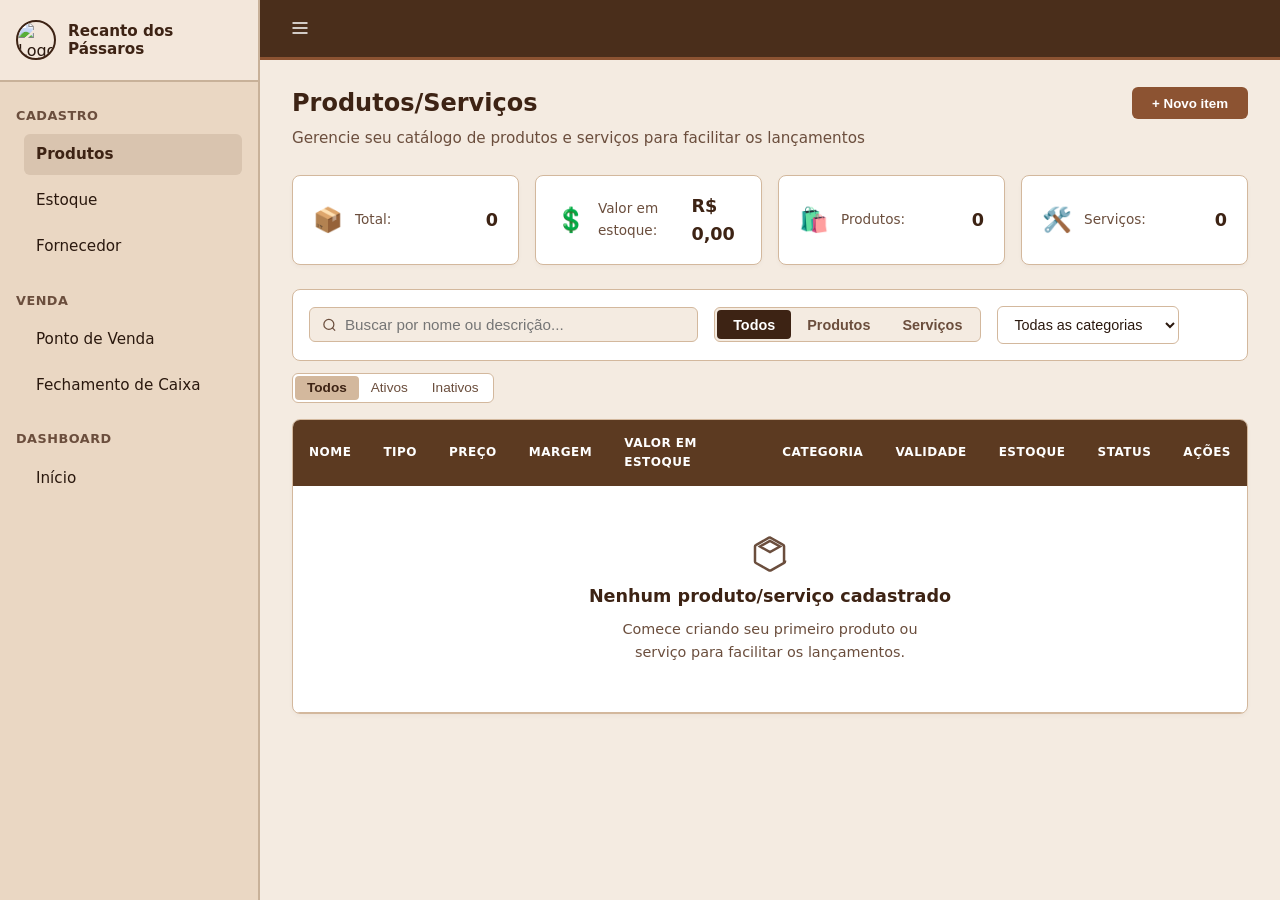
==== Recando-dos-Passaros/src/main/resources/templates/index.html @ 46d9b5d8 "Uptade" ====
<!DOCTYPE html>
<html lang="pt-BR">
<head>
    <meta charset="UTF-8">
    <meta name="viewport" content="width=device-width, initial-scale=1.0">
    <title>Recanto dos Pássaros - Produtos e Serviços</title>
    <!-- Vinculação da folha de estilos externa -->
    <link rel="stylesheet" href="../static/style.css">
</head>
<body class="app-body">

<!-- Checkbox invisível que controla o estado do menu -->
<input type="checkbox" id="menu-toggle" class="menu-toggle-checkbox">

<!-- Container Principal do Painel -->
<div class="app-layout">

    <!-- Sidebar (Menu Lateral) -->
    <aside class="sidebar">
        <div class="sidebar-brand">
            <img src="../Pck_img/Recanto-logo.jpg" alt="Logo Recanto dos Pássaros" class="sidebar-logo">
            <span class="sidebar-brand-name">Recanto dos Pássaros</span>
        </div>

        <nav class="sidebar-nav">
            <div class="nav-section">
                <span class="nav-section-title">Cadastro</span>
                <ul class="nav-list">
                    <li><a href="#" class="nav-item active">Produtos</a></li>
                    <li><a href="#" class="nav-item">Estoque</a></li>
                    <li><a href="#" class="nav-item">Fornecedor</a></li>
                </ul>
            </div>

            <div class="nav-section">
                <span class="nav-section-title">Venda</span>
                <ul class="nav-list">
                    <li><a href="#" class="nav-item">Ponto de Venda</a></li>
                    <li><a href="#" class="nav-item">Fechamento de Caixa</a></li>
                </ul>
            </div>

            <div class="nav-section">
                <span class="nav-section-title">Dashboard</span>
                <ul class="nav-list">
                    <li><a href="#" class="nav-item">Início</a></li>
                </ul>
            </div>
        </nav>
    </aside>

    <!-- Área de Conteúdo Principal -->
    <main class="main-content">

        <!-- Barra Superior (Topbar) -->
        <header class="topbar">
            <div class="topbar-all">
                <!-- Label vinculada ao checkbox do menu (funciona como o botão) -->
                <label for="menu-toggle" class="menu-toggle-btn" aria-label="Alternar Menu">
                    <svg width="20" height="20" viewBox="0 0 24 24" fill="none" stroke="currentColor" stroke-width="2">
                        <path d="M3 12h18M3 6h18M3 18h18"/>
                    </svg>
                </label>
            </div>
        </header>

        <!-- Conteúdo da Página -->
        <div class="content-body">

            <!-- Cabeçalho da Seção -->
            <div class="section-header-bar">
                <div class="title-with-help">
                    <h1>Produtos/Serviços</h1>
                </div>
                <div class="action-buttons">
                    <button class="btn-primary-action" id="openModalBtn">
                        + Novo item
                    </button>
                </div>
            </div>

            <p class="section-description">Gerencie seu catálogo de produtos e serviços para facilitar os lançamentos</p>

            <!-- Cards de Indicadores (KPIs) -->
            <div class="kpi-cards-grid">
                <div class="kpi-card">
                    <span class="kpi-icon">📦</span>
                    <span class="kpi-label">Total:</span>
                    <span class="kpi-value" id="kpiTotal">0</span>
                </div>
                <div class="kpi-card">
                    <span class="kpi-icon">💲</span>
                    <span class="kpi-label">Valor em estoque:</span>
                    <span class="kpi-value" id="kpiValorEstoque">R$ 0,00</span>
                </div>
                <div class="kpi-card">
                    <span class="kpi-icon">🛍️</span>
                    <span class="kpi-label">Produtos:</span>
                    <span class="kpi-value" id="kpiProdutos">0</span>
                </div>
                <div class="kpi-card">
                    <span class="kpi-icon">🛠️</span>
                    <span class="kpi-label">Serviços:</span>
                    <span class="kpi-value" id="kpiServicos">0</span>
                </div>
            </div>

            <!-- Barra de Filtros e Pesquisa -->
            <div class="filter-toolbar">
                <div class="search-box">
                    <svg width="16" height="16" viewBox="0 0 24 24" fill="none" stroke="currentColor" stroke-width="2">
                        <circle cx="11" cy="11" r="8"/><line x1="21" y1="21" x2="16.65" y2="16.65"/>
                    </svg>
                    <input type="text" id="searchInput" placeholder="Buscar por nome ou descrição...">
                </div>

                <div class="filter-pills">
                    <button class="pill active" data-filter="all">Todos</button>
                    <button class="pill" data-filter="Produto">Produtos</button>
                    <button class="pill" data-filter="Serviço">Serviços</button>
                </div>

                <div class="category-select-wrapper">
                    <select id="categoryFilter" class="category-select">
                        <option value="">Todas as categorias</option>
                        <option value="Bebidas">Bebidas</option>
                        <option value="Doces">Doces</option>
                        <option value="Artesanato">Artesanato</option>
                        <option value="Outros">Outros</option>
                    </select>
                </div>

                <div class="toggle-wrapper">
                    <label class="switch">
                        <input type="checkbox" id="includeHiddenToggle">
                    </label>
                </div>
            </div>

            <!-- Sub-filtros (Ativos / Inativos) -->
            <div class="sub-filter-row">
                <div class="filter-pills-secondary">
                    <button class="pill-sm active" data-status="all">Todos</button>
                    <button class="pill-sm" data-status="Ativo">Ativos</button>
                    <button class="pill-sm" data-status="Inativo">Inativos</button>
                </div>
            </div>

            <!-- Tabela de Produtos/Serviços -->
            <div class="table-container">
                <table class="data-table">
                    <thead>
                    <tr>
                        <th>NOME</th>
                        <th>TIPO</th>
                        <th>PREÇO</th>
                        <th>MARGEM</th>
                        <th>VALOR EM ESTOQUE</th>
                        <th>CATEGORIA</th>
                        <th>VALIDADE</th>
                        <th>ESTOQUE</th>
                        <th>STATUS</th>
                        <th>AÇÕES</th>
                    </tr>
                    </thead>
                    <tbody id="productTableBody">
                    <tr id="emptyStateRow">
                        <td colspan="10" class="empty-state-cell">
                            <div class="empty-state-content">
                                <svg width="40" height="40" viewBox="0 0 24 24" fill="none" stroke="currentColor" stroke-width="1.5">
                                    <path d="M21 16.5c0 .38-.21.71-.53.88l-7.9 4.44c-.16.09-.34.14-.57.14s-.41-.05-.57-.14l-7.9-4.44A1.002 1.002 0 0 1 3 16.5v-9c0-.38.21-.71.53-.88l7.9-4.44c.16-.09.34-.14.57-.14l7.9 4.44c.32.17.53.5.53.88v9zM12 4.15L6.04 7.5 12 10.85l5.96-3.35L12 4.15z"/>
                                </svg>
                                <p class="empty-title">Nenhum produto/serviço cadastrado</p>
                                <p class="empty-subtitle">Comece criando seu primeiro produto ou serviço para facilitar os lançamentos.</p>
                            </div>
                        </td>
                    </tr>
                    </tbody>
                </table>
            </div>

        </div>
    </main>
</div>

</body>
</html>
---- Recando-dos-Passaros/src/main/resources/static/style.css ----
/* ==========================================================================
   Variáveis de Cores e Configurações Globais (Paleta Brownish / Aconchegante)
   Conformidade WCAG AAA para contraste elevado de texto e elementos interativos
   ========================================================================== */
:root {
    --color-bg-primary: #FDFBF7;       /* Creme suave */
    --color-bg-header: #3D2314;       /* Marrom Espresso Profundo */
    --color-card-bg: #FFFFFF;         /* Branco puro para cartões */
    --color-text-main: #2A180E;       /* Marrom escuro forte para máxima legibilidade */
    --color-text-muted: #5C3A21;      /* Marrom médio de suporte */
    --color-accent: #8C5332;          /* Caramelo acobreado aconchegante */
    --color-accent-hover: #5C3A21;    /* Tom mais escuro no hover/foco */
    --color-border: #C8B199;          /* Bege borda refinada */
    --color-focus: #1B4965;           /* Azul escuro contrastante para anel de foco visível */
    --color-required: #A8201A;        /* Vermelho acessível para asterisco obrigatório */
    --font-stack: system-ui, -apple-system, "Segoe UI", Roboto, Helvetica, Arial, sans-serif;
}

/* Reset básico */
* {
    box-sizing: border-box;
    margin: 0;
    padding: 0;
}

html {
    scroll-behavior: smooth;
    font-size: 100%;
}

body {
    font-family: var(--font-stack);
    background-color: var(--color-bg-primary);
    color: var(--color-text-main);
    line-height: 1.6;
}

/* Classe utilitária para ocultar visualmente mantendo acessibilidade para leitores de tela */
.sr-only {
    position: absolute;
    width: 1px;
    height: 1px;
    padding: 0;
    margin: -1px;
    overflow: hidden;
    clip: rect(0, 0, 0, 0);
    white-space: nowrap;
    border: 0;
}

/* Link de Pular para o Conteúdo (Visível apenas ao receber foco via teclado) */
.skip-link {
    position: absolute;
    top: -40px;
    left: 0;
    background: var(--color-bg-header);
    color: #FFFFFF;
    padding: 8px 16px;
    z-index: 1000;
    text-decoration: none;
    font-weight: bold;
    border-radius: 0 0 4px 0;
    transition: top 0.2s ease-in-out;
}

.skip-link:focus {
    top: 0;
    outline: 3px solid var(--color-focus);
}

/* ==========================================================================
   Cabeçalho e Navegação
   ========================================================================== */
.site-header {
    background-color: var(--color-bg-header);
    color: #FFFFFF;
    padding: 1rem 2rem;
    border-bottom: 4px solid var(--color-accent);
}

.header-container {
    max-width: 1200px;
    margin: 0 auto;
    display: flex;
    flex-wrap: wrap;
    justify-content: space-between;
    align-items: center;
    gap: 1rem;
}

.brand-title {
    font-size: 1.25rem;
    font-weight: 700;
    letter-spacing: 0.5px;
}

.nav-menu {
    list-style: none;
    display: flex;
    gap: 1.5rem;
}

.nav-link {
    color: #FFFFFF;
    text-decoration: none;
    font-weight: 600;
    padding: 0.5rem 0.75rem;
    border-radius: 4px;
    transition: background-color 0.2s, color 0.2s;
}

.nav-link:hover,
.nav-link:focus {
    background-color: var(--color-accent);
    color: #FFFFFF;
    outline: none;
    box-shadow: 0 0 0 3px #FFFFFF, 0 0 0 5px var(--color-focus);
}

/* ==========================================================================
   Seção Hero (Apresentação + Login)
   ========================================================================== */
.hero-section {
    padding: 2.5rem 1rem;
    background: linear-gradient(135deg, #F4EBE1 0%, #EAD7C3 100%);
    border-bottom: 2px solid var(--color-border);
}

.hero-grid {
    max-width: 1100px;
    margin: 0 auto;
    display: grid;
    grid-template-columns: 1fr 1fr;
    background-color: var(--color-card-bg);
    border-radius: 16px;
    box-shadow: 0 10px 25px rgba(61, 35, 20, 0.08);
    overflow: hidden;
    border: 2px solid var(--color-border);
}

@media (max-width: 768px) {
    .hero-grid {
        grid-template-columns: 1fr;
    }
}

.hero-image-wrapper {
    position: relative;
    min-height: 300px;
    background-color: #D3B89D;
}

.hero-img {
    width: 100%;
    height: 100%;
    object-fit: cover;
    display: block;
}

.hero-form-wrapper {
    padding: 2.5rem 2rem;
    display: flex;
    flex-direction: column;
    justify-content: center;
}

.logo-box {
    text-align: center;
    margin-bottom: 1.5rem;
}
.brand-logo-img {
    max-width: 200px;
    height: 500px;

    margin: 0 auto 1.5rem auto;
}

.logo-box h1 {
    font-size: 1.35rem;
    color: var(--color-bg-header);
    font-weight: 700;
}

.empio-subtitle {
    font-size: 0.75rem;
    letter-spacing: 3px;
    color: var(--color-text-muted);
    font-weight: 600;
}

.hero-form-wrapper h2 {
    font-size: 1.5rem;
    color: var(--color-bg-header);
    margin-bottom: 0.25rem;
    text-align: center;
}

.form-instruction {
    text-align: center;
    color: var(--color-text-muted);
    margin-bottom: 1.5rem;
    font-size: 0.95rem;
}

/* ==========================================================================
   Formulários e Elementos Interativos (Foco estrito e acessível)
   ========================================================================== */
.login-form {
    display: flex;
    flex-direction: column;
    gap: 1.25rem;
}

.input-group {
    display: flex;
    flex-direction: column;
    gap: 0.35rem;
}

.input-group label {
    font-weight: 600;
    font-size: 0.9rem;
    color: var(--color-text-main);
}

.required {
    color: var(--color-required);
    font-weight: bold;
}

.input-group input {
    padding: 0.75rem 1rem;
    border: 2px solid var(--color-border);
    border-radius: 8px;
    font-size: 1rem;
    background-color: var(--color-bg-primary);
    color: var(--color-text-main);
    transition: border-color 0.2s, box-shadow 0.2s;
}

/* Anel de foco nítido e acessível conforme WCAG 2.4.7 Focus Visible */
.input-group input:focus {
    outline: none;
    border-color: var(--color-bg-header);
    box-shadow: 0 0 0 3px rgba(27, 73, 101, 0.35);
    background-color: #FFFFFF;
}

.form-actions {
    display: flex;
    gap: 1rem;
    margin-top: 0.5rem;
}

.btn {
    flex: 1;
    padding: 0.75rem 1rem;
    font-size: 1rem;
    font-weight: 700;
    text-align: center;
    border-radius: 8px;
    cursor: pointer;
    text-decoration: none;
    transition: background-color 0.2s, transform 0.1s;
    display: inline-flex;
    justify-content: center;
    align-items: center;
}

.btn-primary {
    background-color: var(--color-bg-header);
    color: #FFFFFF;
    border: 2px solid var(--color-bg-header);
}

.btn-primary:hover,
.btn-primary:focus {
    background-color: var(--color-accent-hover);
    outline: none;
    box-shadow: 0 0 0 3px #FFFFFF, 0 0 0 5px var(--color-focus);
}

.btn-secondary {
    background-color: var(--color-accent);
    color: #FFFFFF;
    border: 2px solid var(--color-accent);
}

.btn-secondary:hover,
.btn-secondary:focus {
    background-color: var(--color-text-muted);
    outline: none;
    box-shadow: 0 0 0 3px #FFFFFF, 0 0 0 5px var(--color-focus);
}

/* ==========================================================================
   Seção de Recursos (Cards)
   ========================================================================== */
.resources-section {
    padding: 4rem 1rem;
    background-color: var(--color-bg-primary);
}

.container {
    max-width: 1100px;
    margin: 0 auto;
}

.section-title {
    text-align: center;
    font-size: 1.75rem;
    color: var(--color-bg-header);
    margin-bottom: 2.5rem;
    font-weight: 700;
}

.resources-grid {
    display: grid;
    grid-template-columns: repeat(auto-fit, minmax(240px, 1fr));
    gap: 1.5rem;
}

.resource-card {
    background-color: var(--color-card-bg);
    border: 2px solid var(--color-border);
    border-radius: 12px;
    padding: 1.5rem;
    display: flex;
    flex-direction: column;
    gap: 1rem;
    box-shadow: 0 4px 12px rgba(61, 35, 20, 0.04);
    transition: transform 0.2s, border-color 0.2s;
}

.resource-card:hover {
    transform: translateY(-4px);
    border-color: var(--color-accent);
}

.card-icon-wrapper {
    width: 48px;
    height: 48px;
    background-color: #F4EBE1;
    border-radius: 8px;
    display: flex;
    align-items: center;
    justify-content: center;
}

.card-svg {
    width: 28px;
    height: 28px;
    color: var(--color-accent);
}

.card-content h3 {
    font-size: 1.1rem;
    color: var(--color-bg-header);
    margin-bottom: 0.35rem;
    font-weight: 700;
}

.card-content p {
    font-size: 0.9rem;
    color: var(--color-text-muted);
    line-height: 1.5;
}

/* ==========================================================================
   Rodapé
   ========================================================================== */
.site-footer {
    background-color: var(--color-bg-header);
    color: #FFFFFF;
    padding: 3rem 1rem;
    text-align: center;
    border-top: 4px solid var(--color-accent);
}

.footer-content {
    display: flex;
    flex-direction: column;
    gap: 0.75rem;
}

.footer-content h2 {
    font-size: 1.25rem;
    font-weight: 700;
}

.footer-content p {
    font-size: 0.95rem;
    color: #EAD7C3;
    max-width: 600px;
    margin: 0 auto;
}
/* ==========================================================================
   Variáveis e Paleta de Cores (Estilo Recanto dos Pássaros - Ton Terrosos)
   ========================================================================== */
:root {
    --bg-main: #F4EBE1;          /* Fundo geral creme aconchegante */
    --bg-card: #FFFFFF;          /* Branco puro para blocos e tabelas */
    --sidebar-bg: #EAD7C3;       /* Tom sidebar bege/marrom claro */
    --sidebar-border: #C8B199;   /* Borda sidebar */
    --header-bg: #4A2E1B;        /* Marrom escuro café topo */
    --primary-brown: #3D2314;    /* Marrom principal texto/títulos */
    --accent-copper: #8C5332;    /* Tom acobreado / botão principal */
    --accent-hover: #5C3A21;     /* Hover do botão */
    --text-main: #2A180E;        /* Texto principal */
    --text-muted: #6B4E3D;       /* Texto secundário */
    --border-color: #D3B89D;     /* Bordas suaves */
    --table-header-bg: #5C3A21;  /* Marrom cabeçalho tabela */
    --font-stack: system-ui, -apple-system, "Segoe UI", Roboto, Helvetica, Arial, sans-serif;
}

* {
    box-sizing: border-box;
    margin: 0;
    padding: 0;
}

body.app-body {
    font-family: var(--font-stack);
    background-color: var(--bg-main);
    color: var(--text-main);
    height: 100vh;
    overflow: hidden;
}

/* Layout Geral Dividido em Sidebar e Principal */
.app-layout {
    display: flex;
    height: 100vh;
    width: 100vw;
}

/* ==========================================================================
   Sidebar (Menu Lateral)
   ========================================================================== */
.sidebar {
    width: 260px;
    background-color: var(--sidebar-bg);
    border-right: 2px solid var(--sidebar-border);
    display: flex;
    flex-direction: column;
    flex-shrink: 0;
}

.sidebar-brand {
    padding: 1.25rem 1rem;
    display: flex;
    align-items: center;
    gap: 0.75rem;
    border-bottom: 2px solid var(--sidebar-border);
    background-color: rgba(255, 255, 255, 0.4);
}

.sidebar-logo {
    width: 40px;
    height: 40px;
    border-radius: 50%;
    object-fit: cover;
    border: 2px solid var(--primary-brown);
}

.sidebar-brand-name {
    font-size: 0.95rem;
    font-weight: 700;
    color: var(--primary-brown);
    line-height: 1.2;
}

.sidebar-nav {
    padding: 1.5rem 1rem;
    display: flex;
    flex-direction: column;
    gap: 1.5rem;
    overflow-y: auto;
}

.nav-section-title {
    font-size: 0.8rem;
    font-weight: 700;
    text-transform: uppercase;
    color: var(--text-muted);
    letter-spacing: 0.5px;
    display: block;
    margin-bottom: 0.5rem;
}

.nav-list {
    list-style: none;
    display: flex;
    flex-direction: column;
    gap: 0.35rem;
    padding-left: 0.5rem;
}

.nav-item {
    display: block;
    padding: 0.5rem 0.75rem;
    color: var(--text-main);
    text-decoration: none;
    font-size: 0.95rem;
    font-weight: 500;
    border-radius: 6px;
    transition: background-color 0.2s, color 0.2s;
}

.nav-item:hover, .nav-item.active {
    background-color: rgba(92, 58, 33, 0.12);
    color: var(--primary-brown);
    font-weight: 600;
}

/* ==========================================================================
   Área Principal & Topbar
   ========================================================================== */
.main-content {
    flex: 1;
    display: flex;
    flex-direction: column;
    overflow: hidden;
}

.topbar {
    background-color: var(--header-bg);
    color: #FFFFFF;
    height: 60px;
    padding: 0 1.5rem;
    display: flex;
    justify-content: space-between;
    align-items: center;
    border-bottom: 3px solid var(--accent-copper);
}

.topbar-left, .topbar-right {
    display: flex;
    align-items: center;
    gap: 1rem;
}

.menu-toggle-btn, .icon-btn {
    background: transparent;
    border: none;
    color: #FFFFFF;
    cursor: pointer;
    padding: 0.4rem;
    border-radius: 4px;
    display: flex;
    align-items: center;
    justify-content: center;
    transition: background-color 0.2s;
}

.menu-toggle-btn:hover, .icon-btn:hover {
    background-color: rgba(255, 255, 255, 0.15);
}

.status-badge {
    display: flex;
    align-items: center;
    gap: 0.4rem;
    background-color: rgba(255, 255, 255, 0.1);
    padding: 0.3rem 0.75rem;
    border-radius: 20px;
    font-size: 0.85rem;
}

.status-dot {
    width: 8px;
    height: 8px;
    background-color: #4ADE80;
    border-radius: 50%;
}

.profile-completion {
    background-color: var(--accent-copper);
    color: #FFFFFF;
    padding: 0.3rem 0.75rem;
    border-radius: 20px;
    font-size: 0.85rem;
    font-weight: 600;
}

.user-profile {
    display: flex;
    flex-direction: column;
    text-align: right;
}

.user-name {
    font-size: 0.9rem;
    font-weight: 700;
}

.user-role {
    font-size: 0.75rem;
    color: #D3B89D;
}

/* ==========================================================================
   Conteúdo Interno e Cabeçalho da Seção
   ========================================================================== */
.content-body {
    flex: 1;
    padding: 1.5rem 2rem;
    overflow-y: auto;
    background-color: var(--bg-main);
}

.section-header-bar {
    display: flex;
    justify-content: space-between;
    align-items: center;
    margin-bottom: 0.25rem;
}

.title-with-help {
    display: flex;
    align-items: center;
    gap: 1rem;
}

.title-with-help h1 {
    font-size: 1.5rem;
    color: var(--primary-brown);
    font-weight: 700;
}

.help-btn {
    background-color: transparent;
    border: 1px solid var(--border-color);
    color: var(--text-muted);
    padding: 0.3rem 0.75rem;
    border-radius: 6px;
    font-size: 0.85rem;
    cursor: pointer;
    display: flex;
    align-items: center;
    gap: 0.35rem;
    transition: background-color 0.2s;
}

.help-btn:hover {
    background-color: rgba(0,0,0,0.05);
}

.action-buttons {
    display: flex;
    align-items: center;
    gap: 0.75rem;
}

.btn-secondary-action {
    background-color: var(--bg-card);
    border: 1px solid var(--border-color);
    color: var(--text-main);
    padding: 0.5rem 1rem;
    border-radius: 6px;
    font-weight: 600;
    cursor: pointer;
    display: flex;
    align-items: center;
    gap: 0.4rem;
}

.pro-badge {
    background-color: var(--primary-brown);
    color: #FFFFFF;
    font-size: 0.75rem;
    font-weight: 800;
    padding: 0.25rem 0.5rem;
    border-radius: 4px;
}

.btn-primary-action {
    background-color: var(--accent-copper);
    color: #FFFFFF;
    border: none;
    padding: 0.55rem 1.25rem;
    border-radius: 6px;
    font-weight: 700;
    cursor: pointer;
    transition: background-color 0.2s;
}

.btn-primary-action:hover {
    background-color: var(--accent-hover);
}

.section-description {
    color: var(--text-muted);
    font-size: 0.95rem;
    margin-bottom: 1.5rem;
}

/* ==========================================================================
   KPI Cards (Indicadores)
   ========================================================================== */
.kpi-cards-grid {
    display: grid;
    grid-template-columns: repeat(auto-fit, minmax(200px, 1fr));
    gap: 1rem;
    margin-bottom: 1.5rem;
}

.kpi-card {
    background-color: var(--bg-card);
    border: 1px solid var(--border-color);
    border-radius: 8px;
    padding: 1rem 1.25rem;
    display: flex;
    align-items: center;
    gap: 0.75rem;
    box-shadow: 0 2px 4px rgba(61, 35, 20, 0.03);
}

.kpi-icon {
    font-size: 1.5rem;
}

.kpi-label {
    font-size: 0.85rem;
    color: var(--text-muted);
}

.kpi-value {
    font-size: 1.1rem;
    font-weight: 700;
    color: var(--primary-brown);
    margin-left: auto;
}

/* ==========================================================================
   Barra de Filtros e Ferramentas
   ========================================================================== */
.filter-toolbar {
    background-color: var(--bg-card);
    border: 1px solid var(--border-color);
    border-radius: 8px;
    padding: 1rem;
    display: flex;
    flex-wrap: wrap;
    gap: 1rem;
    align-items: center;
    margin-bottom: 0.75rem;
}

.search-box {
    flex: 2;
    min-width: 240px;
    display: flex;
    align-items: center;
    gap: 0.5rem;
    background-color: var(--bg-main);
    border: 1px solid var(--border-color);
    border-radius: 6px;
    padding: 0.5rem 0.75rem;
    color: var(--text-muted);
}

.search-box input {
    border: none;
    background: transparent;
    outline: none;
    width: 100%;
    font-size: 0.95rem;
    color: var(--text-main);
}

.filter-pills {
    display: flex;
    background-color: var(--bg-main);
    border-radius: 6px;
    padding: 2px;
    border: 1px solid var(--border-color);
}

.pill {
    background: transparent;
    border: none;
    padding: 0.4rem 1rem;
    border-radius: 4px;
    font-size: 0.9rem;
    font-weight: 600;
    color: var(--text-muted);
    cursor: pointer;
}

.pill.active {
    background-color: var(--primary-brown);
    color: #FFFFFF;
}

.category-select-wrapper {
    flex: 1;
    min-width: 160px;
}

.category-select {
    width: 100%;
    padding: 0.55rem 0.75rem;
    border: 1px solid var(--border-color);
    background-color: var(--bg-card);
    border-radius: 6px;
    font-size: 0.9rem;
    color: var(--text-main);
    outline: none;
}

.toggle-wrapper {
    display: flex;
    align-items: center;
    gap: 0.5rem;
}

.toggle-label {
    font-size: 0.85rem;
    color: var(--text-muted);
}

/* Switch Toggle */
.switch {
    position: relative;
    display: inline-block;
    width: 36px;
    height: 20px;
}
.switch input { opacity: 0; width: 0; height: 0; }
.slider {
    position: absolute; cursor: pointer; top: 0; left: 0; right: 0; bottom: 0;
    background-color: #ccc; transition: .4s; border-radius: 20px;
}
.slider:before {
    position: absolute; content: ""; height: 14px; width: 14px; left: 3px; bottom: 3px;
    background-color: white; transition: .4s; border-radius: 50%;
}
input:checked + .slider { background-color: var(--accent-copper); }
input:checked + .slider:before { transform: translateX(16px); }

.sub-filter-row {
    margin-bottom: 1rem;
}

.filter-pills-secondary {
    display: inline-flex;
    background-color: var(--bg-card);
    border: 1px solid var(--border-color);
    border-radius: 6px;
    padding: 2px;
}

.pill-sm {
    background: transparent;
    border: none;
    padding: 0.3rem 0.75rem;
    border-radius: 4px;
    font-size: 0.85rem;
    color: var(--text-muted);
    cursor: pointer;
}

.pill-sm.active {
    background-color: var(--border-color);
    color: var(--primary-brown);
    font-weight: 600;
}

/* ==========================================================================
   Tabela de Dados
   ========================================================================== */
.table-container {
    background-color: var(--bg-card);
    border: 1px solid var(--border-color);
    border-radius: 8px;
    overflow-x: auto;
    box-shadow: 0 2px 4px rgba(61, 35, 20, 0.03);
}

.data-table {
    width: 100%;
    border-collapse: collapse;
    text-align: left;
    font-size: 0.9rem;
}

.data-table th {
    background-color: var(--table-header-bg);
    color: #FFFFFF;
    font-weight: 700;
    padding: 0.85rem 1rem;
    font-size: 0.75rem;
    letter-spacing: 0.5px;
}

.data-table td {
    padding: 0.85rem 1rem;
    border-bottom: 1px solid var(--border-color);
    color: var(--text-main);
}

.data-table tbody tr:hover {
    background-color: rgba(244, 235, 225, 0.4);
}

.empty-state-cell {
    text-align: center;
    padding: 3rem 1rem !important;
}

.empty-state-content {
    display: flex;
    flex-direction: column;
    align-items: center;
    gap: 0.5rem;
    color: var(--text-muted);
}

.empty-title {
    font-weight: 700;
    font-size: 1.1rem;
    color: var(--primary-brown);
}

.empty-subtitle {
    font-size: 0.9rem;
    max-width: 350px;
}

.badge-type {
    display: inline-block;
    padding: 0.2rem 0.5rem;
    border-radius: 4px;
    font-size: 0.75rem;
    font-weight: 700;
}
.badge-type.produto { background-color: #E0E7FF; color: #3730A3; }
.badge-type.serviço { background-color: #FEF3C7; color: #92400E; }

.badge-status {
    display: inline-block;
    padding: 0.2rem 0.5rem;
    border-radius: 4px;
    font-size: 0.75rem;
    font-weight: 700;
}
.badge-status.ativo { background-color: #D1FAE5; color: #065F46; }
.badge-status.inativo { background-color: #FEE2E2; color: #991B1B; }

.btn-delete {
    background: transparent;
    border: none;
    cursor: pointer;
    font-size: 1rem;
    padding: 0.2rem;
}

/* ==========================================================================
   Modal de Cadastro
   ========================================================================== */
.modal-overlay {
    position: fixed;
    top: 0; left: 0; width: 100%; height: 100%;
    background-color: rgba(0,0,0,0.5);
    display: flex;
    justify-content: center;
    align-items: center;
    z-index: 1000;
    opacity: 0;
    visibility: hidden;
    transition: opacity 0.2s, visibility 0.2s;
}

.modal-overlay.active {
    opacity: 1;
    visibility: visible;
}

.modal-card {
    background-color: var(--bg-card);
    border-radius: 12px;
    width: 100%;
    max-width: 600px;
    padding: 2rem;
    box-shadow: 0 10px 25px rgba(0,0,0,0.15);
    border: 2px solid var(--border-color);
}

.modal-header {
    display: flex;
    justify-content: space-between;
    align-items: center;
    margin-bottom: 1.5rem;
}

.modal-header h2 {
    color: var(--primary-brown);
    font-size: 1.25rem;
}

.close-modal-btn {
    background: transparent;
    border: none;
    font-size: 1.5rem;
    cursor: pointer;
    color: var(--text-muted);
}

.modal-form {
    display: flex;
    flex-direction: column;
    gap: 1rem;
}

.form-row {
    display: flex;
    gap: 1rem;
}

.input-group {
    flex: 1;
    display: flex;
    flex-direction: column;
    gap: 0.3rem;
}

.input-group label {
    font-size: 0.85rem;
    font-weight: 600;
    color: var(--text-main);
}

.input-group input, .input-group select {
    padding: 0.6rem 0.75rem;
    border: 1px solid var(--border-color);
    border-radius: 6px;
    font-size: 0.95rem;
    background-color: var(--bg-main);
    color: var(--text-main);
    outline: none;
}

.input-group input:focus, .input-group select:focus {
    border-color: var(--primary-brown);
    background-color: #FFFFFF;
}

.modal-actions {
    display: flex;
    justify-content: flex-end;
    gap: 1rem;
    margin-top: 1rem;
}

.btn-cancel {
    background-color: transparent;
    border: 1px solid var(--border-color);
    padding: 0.6rem 1.25rem;
    border-radius: 6px;
    font-weight: 600;
    cursor: pointer;
    color: var(--text-muted);
}

.btn-save {
    background-color: var(--accent-copper);
    color: #FFFFFF;
    border: none;
    padding: 0.6rem 1.5rem;
    border-radius: 6px;
    font-weight: 700;
    cursor: pointer;
    transition: background-color 0.2s;
}

.btn-save:hover {
    background-color: var(--accent-hover);
}

/* Esconde o checkbox de controle */
.menu-toggle-checkbox {
    display: none;
}

/* Garante cursor de clique no botão do menu */
.menu-toggle-btn {
    cursor: pointer;
    display: inline-flex;
    align-items: center;
    justify-content: center;
}

/* Adiciona animação suave na abertura e fechamento da Sidebar */
.sidebar {
    transition: margin-left 0.3s ease, transform 0.3s ease;
}

/* =======================================================
   LÓGICA CSS: QUANDO O CHECKBOX ESTIVER MARCADO, RECOLHE A SIDEBAR
   ======================================================= */
.menu-toggle-checkbox:checked ~ .app-layout .sidebar {
    margin-left: -260px; /* Altere este valor para a largura exata da sua sidebar */
}

/* Suporte para dispositivos móveis (inicia fechado e abre ao clicar) */
@media (max-width: 768px) {
    .sidebar {
        position: fixed;
        top: 0;
        left: 0;
        height: 100vh;
        z-index: 1000;
        margin-left: -260px;
    }

    .menu-toggle-checkbox:checked ~ .app-layout .sidebar {
        margin-left: 0;
    }
}
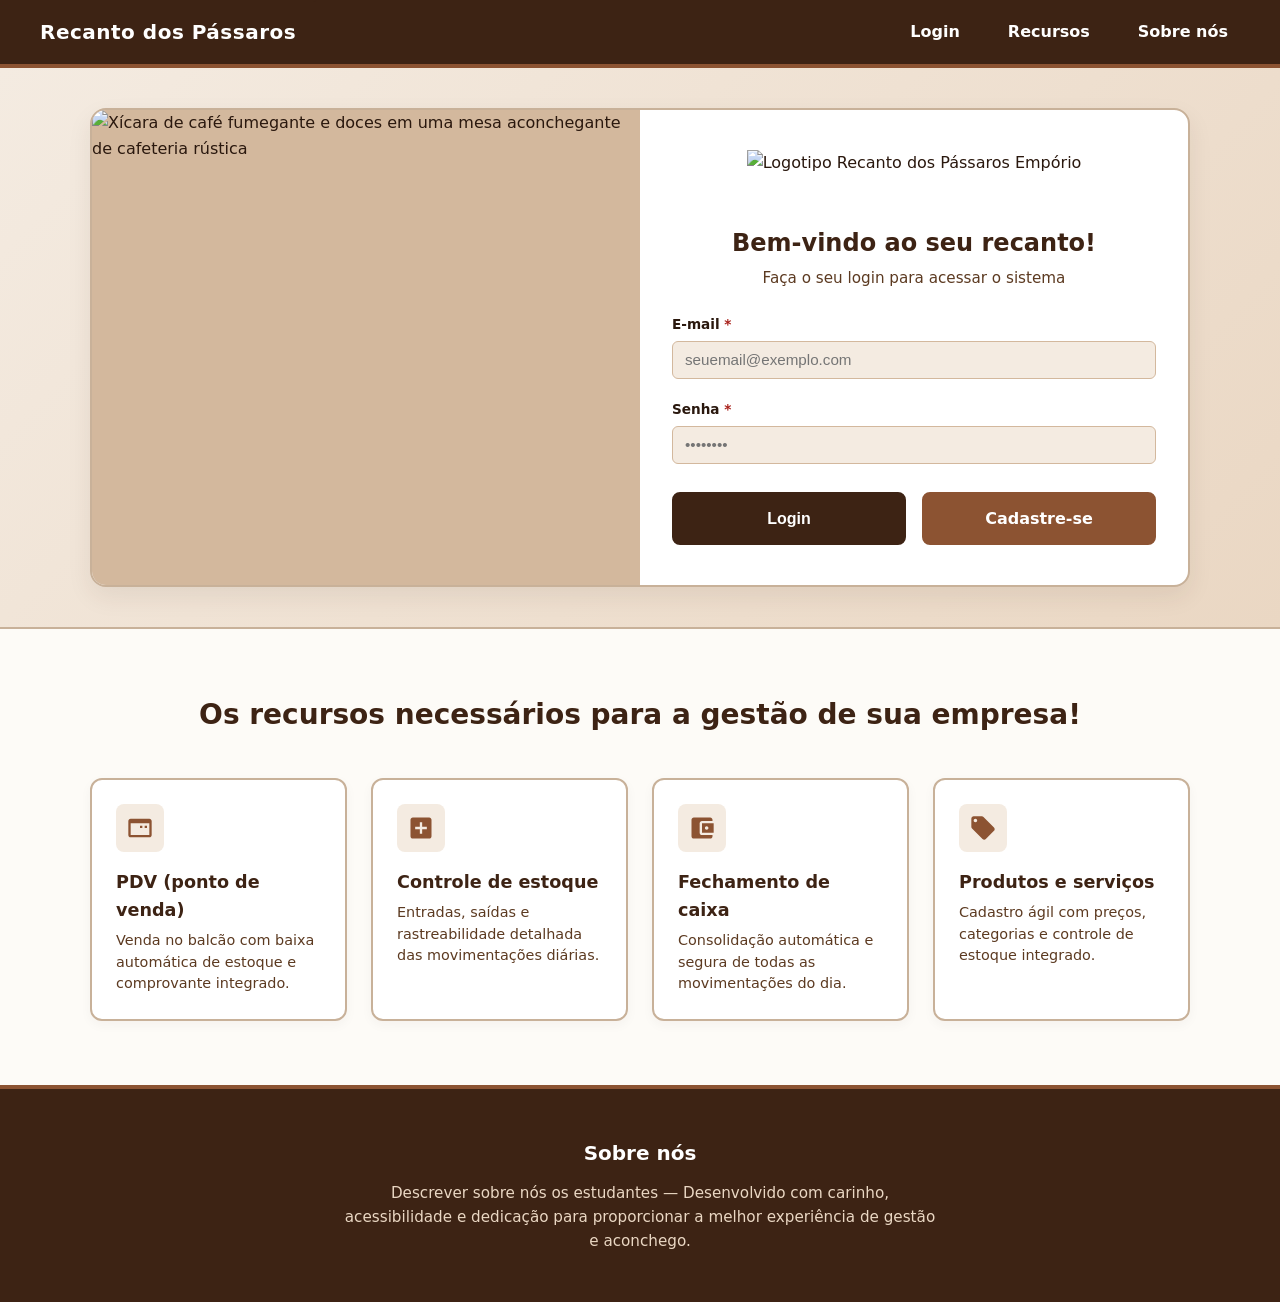
==== commit fe8205fb: "Uptade" ====
--- a/Recando-dos-Passaros/src/main/resources/templates/index.html
+++ b/Recando-dos-Passaros/src/main/resources/templates/index.html
@@ -1,187 +1,181 @@
 <!DOCTYPE html>
 <html lang="pt-BR">
 <head>
-    <meta charset="UTF-8">
-    <meta name="viewport" content="width=device-width, initial-scale=1.0">
-    <title>Recanto dos Pássaros - Produtos e Serviços</title>
-    <!-- Vinculação da folha de estilos externa -->
-    <link rel="stylesheet" href="../static/style.css">
+   <meta charset="UTF-8">
+   <meta name="viewport" content="width=device-width, initial-scale=1.0">
+   <title>Recanto dos Pássaros - Empório e Gestão</title>
+   <!-- Vinculação da folha de estilos externa -->
+   <link rel="stylesheet" href="../static/style.css">
 </head>
-<body class="app-body">
+<body>
 
-<!-- Checkbox invisível que controla o estado do menu -->
-<input type="checkbox" id="menu-toggle" class="menu-toggle-checkbox">
 
-<!-- Container Principal do Painel -->
-<div class="app-layout">
+<!-- Ícones SVG reutilizáveis para os demais recursos (ocultos visualmente) -->
+<svg style="display: none;" xmlns="http://www.w3.org/2000/svg">
+   <symbol id="icon-pdv" viewBox="0 0 24 24">
+       <path fill="currentColor" d="M20 4H4c-1.11 0-1.99.89-1.99 2L2 18c0 1.11.89 2 2 2h16c1.11 0 2-.89 2-2V6c0-1.11-.89-2-2-2zm0 14H4V8h16v10zm-2-8h-2v2h2v-2zm-4 0h-2v2h2v-2z"/>
+   </symbol>
+   <symbol id="icon-stock" viewBox="0 0 24 24">
+       <path fill="currentColor" d="M19 3H5c-1.1 0-2 .9-2 2v14c0 1.1.9 2 2 2h14c1.1 0 2-.9 2-2V5c0-1.1-.9-2-2-2zm-2 10h-4v4h-2v-4H7v-2h4V7h2v4h4v2z"/>
+   </symbol>
+   <symbol id="icon-cash" viewBox="0 0 24 24">
+       <path fill="currentColor" d="M21 18v1c0 1.1-.9 2-2 2H5c-1.11 0-2-.9-2-2V5c0-1.1.89-2 2-2h14c1.1 0 2 .9 2 2v1h-9c-1.11 0-2 .9-2 2v8c0 1.1.89 2 2 2h9zm-9-2h10V8H12v8zm4-2.5c-.83 0-1.5-.67-1.5-1.5s.67-1.5 1.5-1.5 1.5.67 1.5 1.5-.67 1.5-1.5 1.5z"/>
+   </symbol>
+   <!-- Ícone de etiqueta atualizado para Produtos e serviços -->
+   <symbol id="icon-products" viewBox="0 0 24 24">
+       <path fill="currentColor" d="M21.41 11.58l-9-9C12.05 2.22 11.55 2 11 2H4c-1.1 0-2 .9-2 2v7c0 .55.22 1.05.59 1.42l9 9c.36.36.86.58 1.41.58.55 0 1.05-.22 1.41-.59l7-7c.37-.36.59-.86.59-1.41 0-.55-.23-1.06-.59-1.42zM5.5 7C4.67 7 4 6.33 4 5.5S4.67 4 5.5 4 7 4.67 7 5.5 6.33 7 5.5 7z"/>
+   </symbol>
+</svg>
 
-    <!-- Sidebar (Menu Lateral) -->
-    <aside class="sidebar">
-        <div class="sidebar-brand">
-            <img src="../Pck_img/Recanto-logo.jpg" alt="Logo Recanto dos Pássaros" class="sidebar-logo">
-            <span class="sidebar-brand-name">Recanto dos Pássaros</span>
-        </div>
 
-        <nav class="sidebar-nav">
-            <div class="nav-section">
-                <span class="nav-section-title">Cadastro</span>
-                <ul class="nav-list">
-                    <li><a href="#" class="nav-item active">Produtos</a></li>
-                    <li><a href="#" class="nav-item">Estoque</a></li>
-                    <li><a href="#" class="nav-item">Fornecedor</a></li>
-                </ul>
-            </div>
+<!-- Link de Pular para o Conteúdo (Acessibilidade) -->
+<a href="#main-content" class="skip-link">Pular para o conteúdo principal</a>
 
-            <div class="nav-section">
-                <span class="nav-section-title">Venda</span>
-                <ul class="nav-list">
-                    <li><a href="#" class="nav-item">Ponto de Venda</a></li>
-                    <li><a href="#" class="nav-item">Fechamento de Caixa</a></li>
-                </ul>
-            </div>
 
-            <div class="nav-section">
-                <span class="nav-section-title">Dashboard</span>
-                <ul class="nav-list">
-                    <li><a href="#" class="nav-item">Início</a></li>
-                </ul>
-            </div>
-        </nav>
-    </aside>
+<!-- Cabeçalho Principal -->
+<header class="site-header" role="banner">
+   <div class="header-container">
+       <div class="brand-title">Recanto dos Pássaros</div>
+       <nav role="navigation" aria-label="Menu Principal">
+           <ul class="nav-menu">
+               <li><a href="#login" class="nav-link">Login</a></li>
+               <li><a href="#recursos" class="nav-link">Recursos</a></li>
+               <li><a href="#sobre" class="nav-link">Sobre nós</a></li>
+           </ul>
+       </nav>
+   </div>
+</header>
 
-    <!-- Área de Conteúdo Principal -->
-    <main class="main-content">
 
-        <!-- Barra Superior (Topbar) -->
-        <header class="topbar">
-            <div class="topbar-all">
-                <!-- Label vinculada ao checkbox do menu (funciona como o botão) -->
-                <label for="menu-toggle" class="menu-toggle-btn" aria-label="Alternar Menu">
-                    <svg width="20" height="20" viewBox="0 0 24 24" fill="none" stroke="currentColor" stroke-width="2">
-                        <path d="M3 12h18M3 6h18M3 18h18"/>
-                    </svg>
-                </label>
-            </div>
-        </header>
+<!-- Conteúdo Principal -->
+<main id="main-content" tabindex="-1">
 
-        <!-- Conteúdo da Página -->
-        <div class="content-body">
 
-            <!-- Cabeçalho da Seção -->
-            <div class="section-header-bar">
-                <div class="title-with-help">
-                    <h1>Produtos/Serviços</h1>
-                </div>
-                <div class="action-buttons">
-                    <button class="btn-primary-action" id="openModalBtn">
-                        + Novo item
-                    </button>
-                </div>
-            </div>
+   <!-- Seção de Apresentação e Login -->
+   <section class="hero-section">
+       <div class="hero-grid">
 
-            <p class="section-description">Gerencie seu catálogo de produtos e serviços para facilitar os lançamentos</p>
 
-            <!-- Cards de Indicadores (KPIs) -->
-            <div class="kpi-cards-grid">
-                <div class="kpi-card">
-                    <span class="kpi-icon">📦</span>
-                    <span class="kpi-label">Total:</span>
-                    <span class="kpi-value" id="kpiTotal">0</span>
-                </div>
-                <div class="kpi-card">
-                    <span class="kpi-icon">💲</span>
-                    <span class="kpi-label">Valor em estoque:</span>
-                    <span class="kpi-value" id="kpiValorEstoque">R$ 0,00</span>
-                </div>
-                <div class="kpi-card">
-                    <span class="kpi-icon">🛍️</span>
-                    <span class="kpi-label">Produtos:</span>
-                    <span class="kpi-value" id="kpiProdutos">0</span>
-                </div>
-                <div class="kpi-card">
-                    <span class="kpi-icon">🛠️</span>
-                    <span class="kpi-label">Serviços:</span>
-                    <span class="kpi-value" id="kpiServicos">0</span>
-                </div>
-            </div>
+           <!-- Coluna de Imagem Ilustrativa -->
+           <div class="hero-image-wrapper">
+               <img src="../Pck_img/login-img.jpg"
+                    alt="Xícara de café fumegante e doces em uma mesa aconchegante de cafeteria rústica"
+                    class="hero-img">
+           </div>
 
-            <!-- Barra de Filtros e Pesquisa -->
-            <div class="filter-toolbar">
-                <div class="search-box">
-                    <svg width="16" height="16" viewBox="0 0 24 24" fill="none" stroke="currentColor" stroke-width="2">
-                        <circle cx="11" cy="11" r="8"/><line x1="21" y1="21" x2="16.65" y2="16.65"/>
-                    </svg>
-                    <input type="text" id="searchInput" placeholder="Buscar por nome ou descrição...">
-                </div>
 
-                <div class="filter-pills">
-                    <button class="pill active" data-filter="all">Todos</button>
-                    <button class="pill" data-filter="Produto">Produtos</button>
-                    <button class="pill" data-filter="Serviço">Serviços</button>
-                </div>
+           <!-- Coluna do Formulário de Acesso -->
+           <div class="hero-form-wrapper" id="login">
+               <div class="logo-box">
+                   <!-- Logotipo substituído pela imagem oficial -->
+                   <img src="../Pck_img/Recanto-logo.jpg" alt="Logotipo Recanto dos Pássaros Empório" class="brand-logo-img">
+               </div>
 
-                <div class="category-select-wrapper">
-                    <select id="categoryFilter" class="category-select">
-                        <option value="">Todas as categorias</option>
-                        <option value="Bebidas">Bebidas</option>
-                        <option value="Doces">Doces</option>
-                        <option value="Artesanato">Artesanato</option>
-                        <option value="Outros">Outros</option>
-                    </select>
-                </div>
 
-                <div class="toggle-wrapper">
-                    <label class="switch">
-                        <input type="checkbox" id="includeHiddenToggle">
-                    </label>
-                </div>
-            </div>
+               <h2>Bem-vindo ao seu recanto!</h2>
+               <p class="form-instruction">Faça o seu login para acessar o sistema</p>
 
-            <!-- Sub-filtros (Ativos / Inativos) -->
-            <div class="sub-filter-row">
-                <div class="filter-pills-secondary">
-                    <button class="pill-sm active" data-status="all">Todos</button>
-                    <button class="pill-sm" data-status="Ativo">Ativos</button>
-                    <button class="pill-sm" data-status="Inativo">Inativos</button>
-                </div>
-            </div>
 
-            <!-- Tabela de Produtos/Serviços -->
-            <div class="table-container">
-                <table class="data-table">
-                    <thead>
-                    <tr>
-                        <th>NOME</th>
-                        <th>TIPO</th>
-                        <th>PREÇO</th>
-                        <th>MARGEM</th>
-                        <th>VALOR EM ESTOQUE</th>
-                        <th>CATEGORIA</th>
-                        <th>VALIDADE</th>
-                        <th>ESTOQUE</th>
-                        <th>STATUS</th>
-                        <th>AÇÕES</th>
-                    </tr>
-                    </thead>
-                    <tbody id="productTableBody">
-                    <tr id="emptyStateRow">
-                        <td colspan="10" class="empty-state-cell">
-                            <div class="empty-state-content">
-                                <svg width="40" height="40" viewBox="0 0 24 24" fill="none" stroke="currentColor" stroke-width="1.5">
-                                    <path d="M21 16.5c0 .38-.21.71-.53.88l-7.9 4.44c-.16.09-.34.14-.57.14s-.41-.05-.57-.14l-7.9-4.44A1.002 1.002 0 0 1 3 16.5v-9c0-.38.21-.71.53-.88l7.9-4.44c.16-.09.34-.14.57-.14l7.9 4.44c.32.17.53.5.53.88v9zM12 4.15L6.04 7.5 12 10.85l5.96-3.35L12 4.15z"/>
-                                </svg>
-                                <p class="empty-title">Nenhum produto/serviço cadastrado</p>
-                                <p class="empty-subtitle">Comece criando seu primeiro produto ou serviço para facilitar os lançamentos.</p>
-                            </div>
-                        </td>
-                    </tr>
-                    </tbody>
-                </table>
-            </div>
+               <!-- Formulário com rótulos explícitos e atributos de acessibilidade -->
+               <form action="#" method="POST" class="login-form">
+                   <div class="input-group">
+                       <label for="email">E-mail <span class="required" aria-hidden="true">*</span><span class="sr-only">(obrigatório)</span></label>
+                       <input type="email" id="email" name="email" required autocomplete="email" aria-required="true" placeholder="seuemail@exemplo.com">
+                   </div>
 
-        </div>
-    </main>
-</div>
+
+                   <div class="input-group">
+                       <label for="senha">Senha <span class="required" aria-hidden="true">*</span><span class="sr-only">(obrigatório)</span></label>
+                       <input type="password" id="senha" name="senha" required autocomplete="current-password" aria-required="true" placeholder="••••••••">
+                   </div>
+
+
+                   <div class="form-actions">
+                       <button type="submit" class="btn btn-primary">Login</button>
+                       <a href="#cadastro" class="btn btn-secondary" role="button">Cadastre-se</a>
+                   </div>
+               </form>
+           </div>
+
+
+       </div>
+   </section>
+
+
+   <!-- Seção de Recursos de Gestão -->
+   <section class="resources-section" id="recursos" aria-labelledby="resources-heading">
+       <div class="container">
+           <h2 id="resources-heading" class="section-title">Os recursos necessários para a gestão de sua empresa!</h2>
+
+
+           <div class="resources-grid">
+
+
+               <!-- Card 1 -->
+               <article class="resource-card">
+                   <div class="card-icon-wrapper" aria-hidden="true">
+                       <svg class="card-svg"><use href="#icon-pdv"></use></svg>
+                   </div>
+                   <div class="card-content">
+                       <h3>PDV (ponto de venda)</h3>
+                       <p>Venda no balcão com baixa automática de estoque e comprovante integrado.</p>
+                   </div>
+               </article>
+
+
+               <!-- Card 2 -->
+               <article class="resource-card">
+                   <div class="card-icon-wrapper" aria-hidden="true">
+                       <svg class="card-svg"><use href="#icon-stock"></use></svg>
+                   </div>
+                   <div class="card-content">
+                       <h3>Controle de estoque</h3>
+                       <p>Entradas, saídas e rastreabilidade detalhada das movimentações diárias.</p>
+                   </div>
+               </article>
+
+
+               <!-- Card 3 -->
+               <article class="resource-card">
+                   <div class="card-icon-wrapper" aria-hidden="true">
+                       <svg class="card-svg"><use href="#icon-cash"></use></svg>
+                   </div>
+                   <div class="card-content">
+                       <h3>Fechamento de caixa</h3>
+                       <p>Consolidação automática e segura de todas as movimentações do dia.</p>
+                   </div>
+               </article>
+
+
+               <!-- Card 4 -->
+               <article class="resource-card">
+                   <div class="card-icon-wrapper" aria-hidden="true">
+                       <svg class="card-svg"><use href="#icon-products"></use></svg>
+                   </div>
+                   <div class="card-content">
+                       <h3>Produtos e serviços</h3>
+                       <p>Cadastro ágil com preços, categorias e controle de estoque integrado.</p>
+                   </div>
+               </article>
+
+
+           </div>
+       </div>
+   </section>
+
+
+</main>
+
+
+<!-- Rodapé Acessível -->
+<footer class="site-footer" id="sobre" role="contentinfo">
+   <div class="container footer-content">
+       <h2>Sobre nós</h2>
+       <p>Descrever sobre nós os estudantes — Desenvolvido com carinho, acessibilidade e dedicação para proporcionar a melhor experiência de gestão e aconchego.</p>
+   </div>
+</footer>
+
 
 </body>
-</html>+</html>
+
--- a/Recando-dos-Passaros/src/main/resources/static/style.css
+++ b/Recando-dos-Passaros/src/main/resources/static/style.css
@@ -169,8 +169,8 @@
     margin-bottom: 1.5rem;
 }
 .brand-logo-img {
-    max-width: 200px;
-    height: 500px;
+    max-width: 370px;
+    height: 300px;
 
     margin: 0 auto 1.5rem auto;
 }
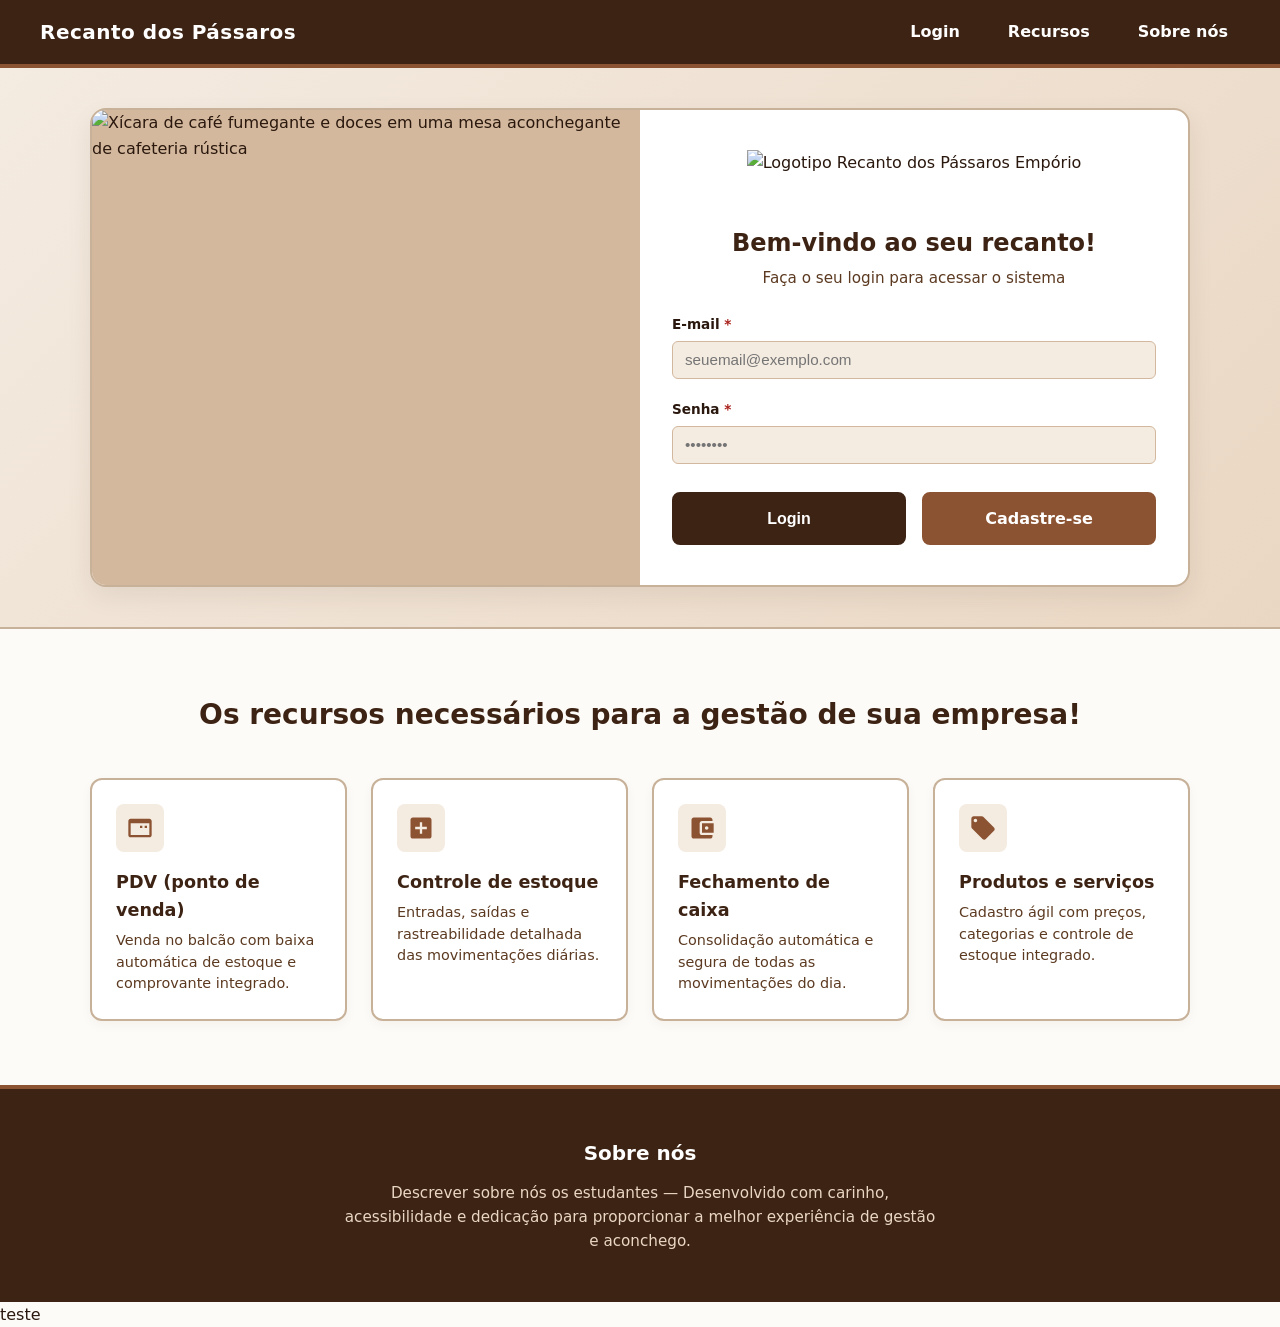
==== commit a38edbc6: "legal" ====
--- a/Recando-dos-Passaros/src/main/resources/templates/index.html
+++ b/Recando-dos-Passaros/src/main/resources/templates/index.html
@@ -179,3 +179,4 @@
 </body>
 </html>
 
+teste
